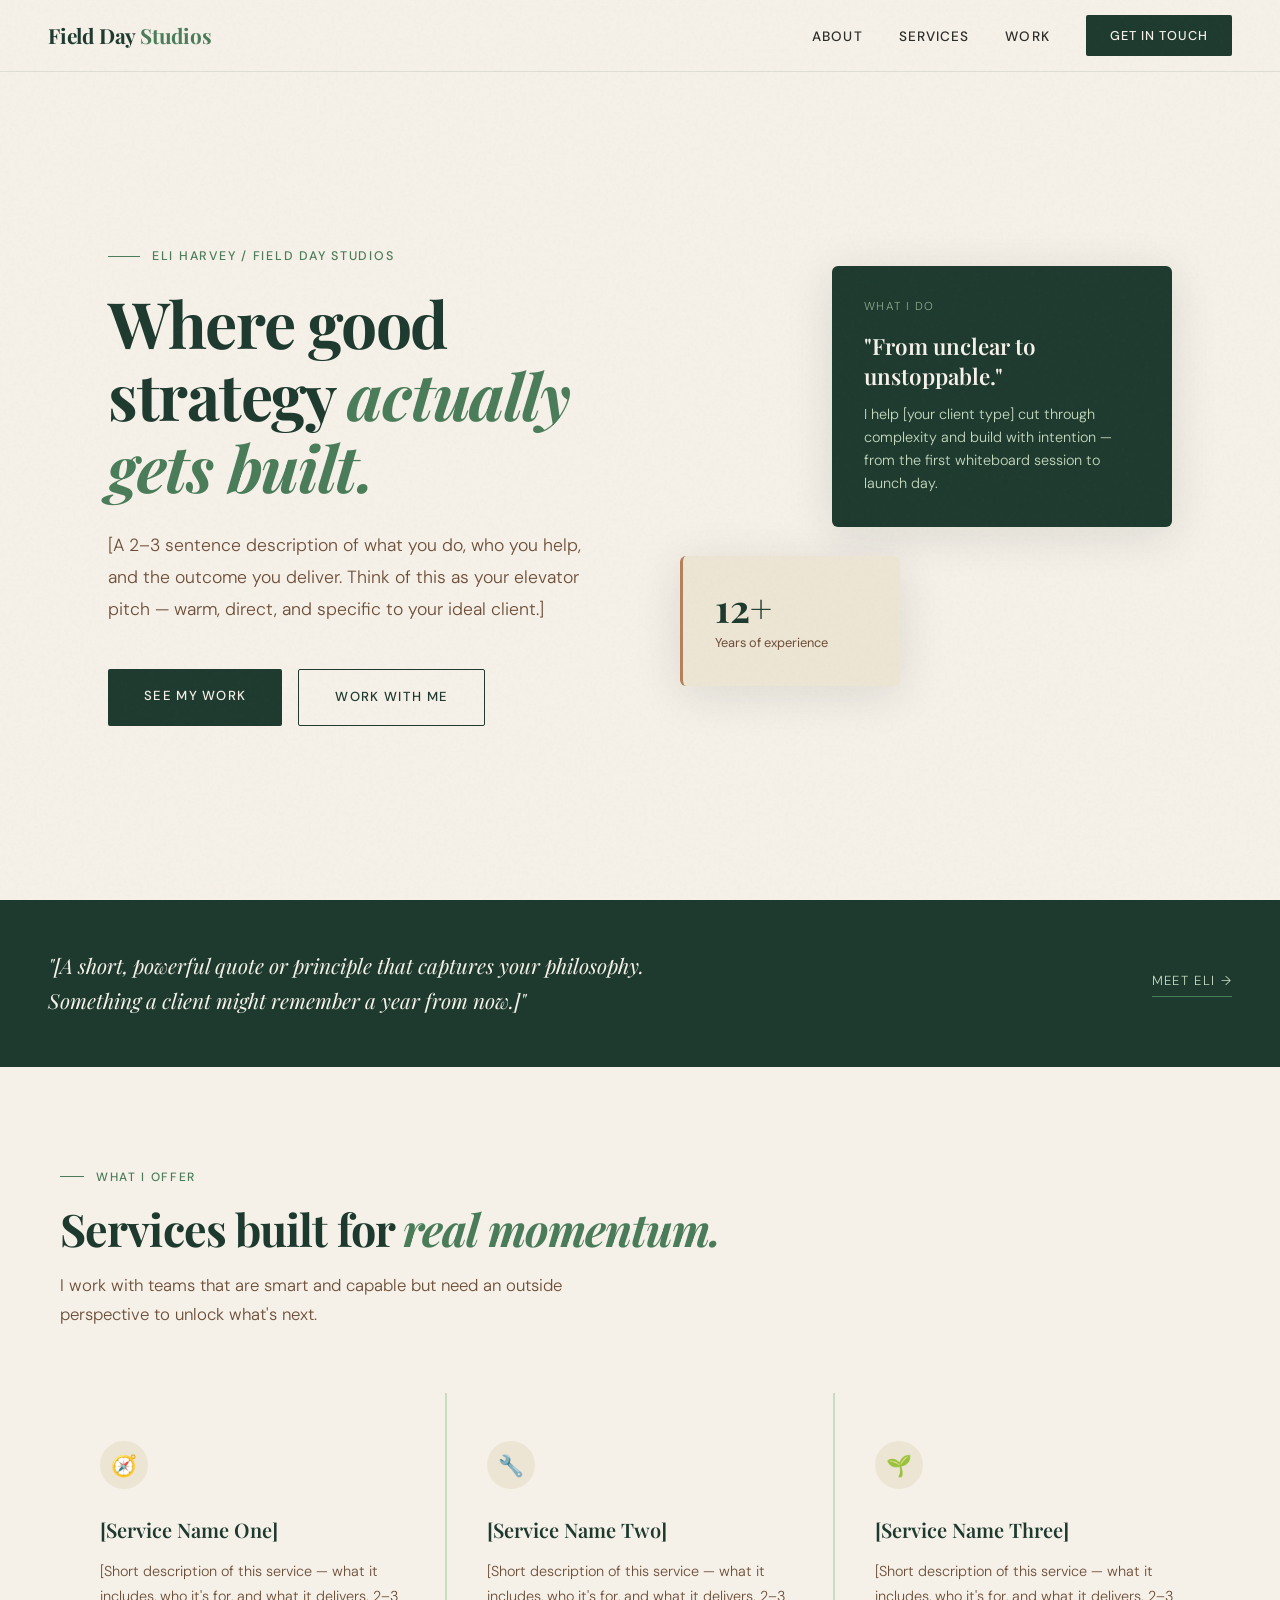
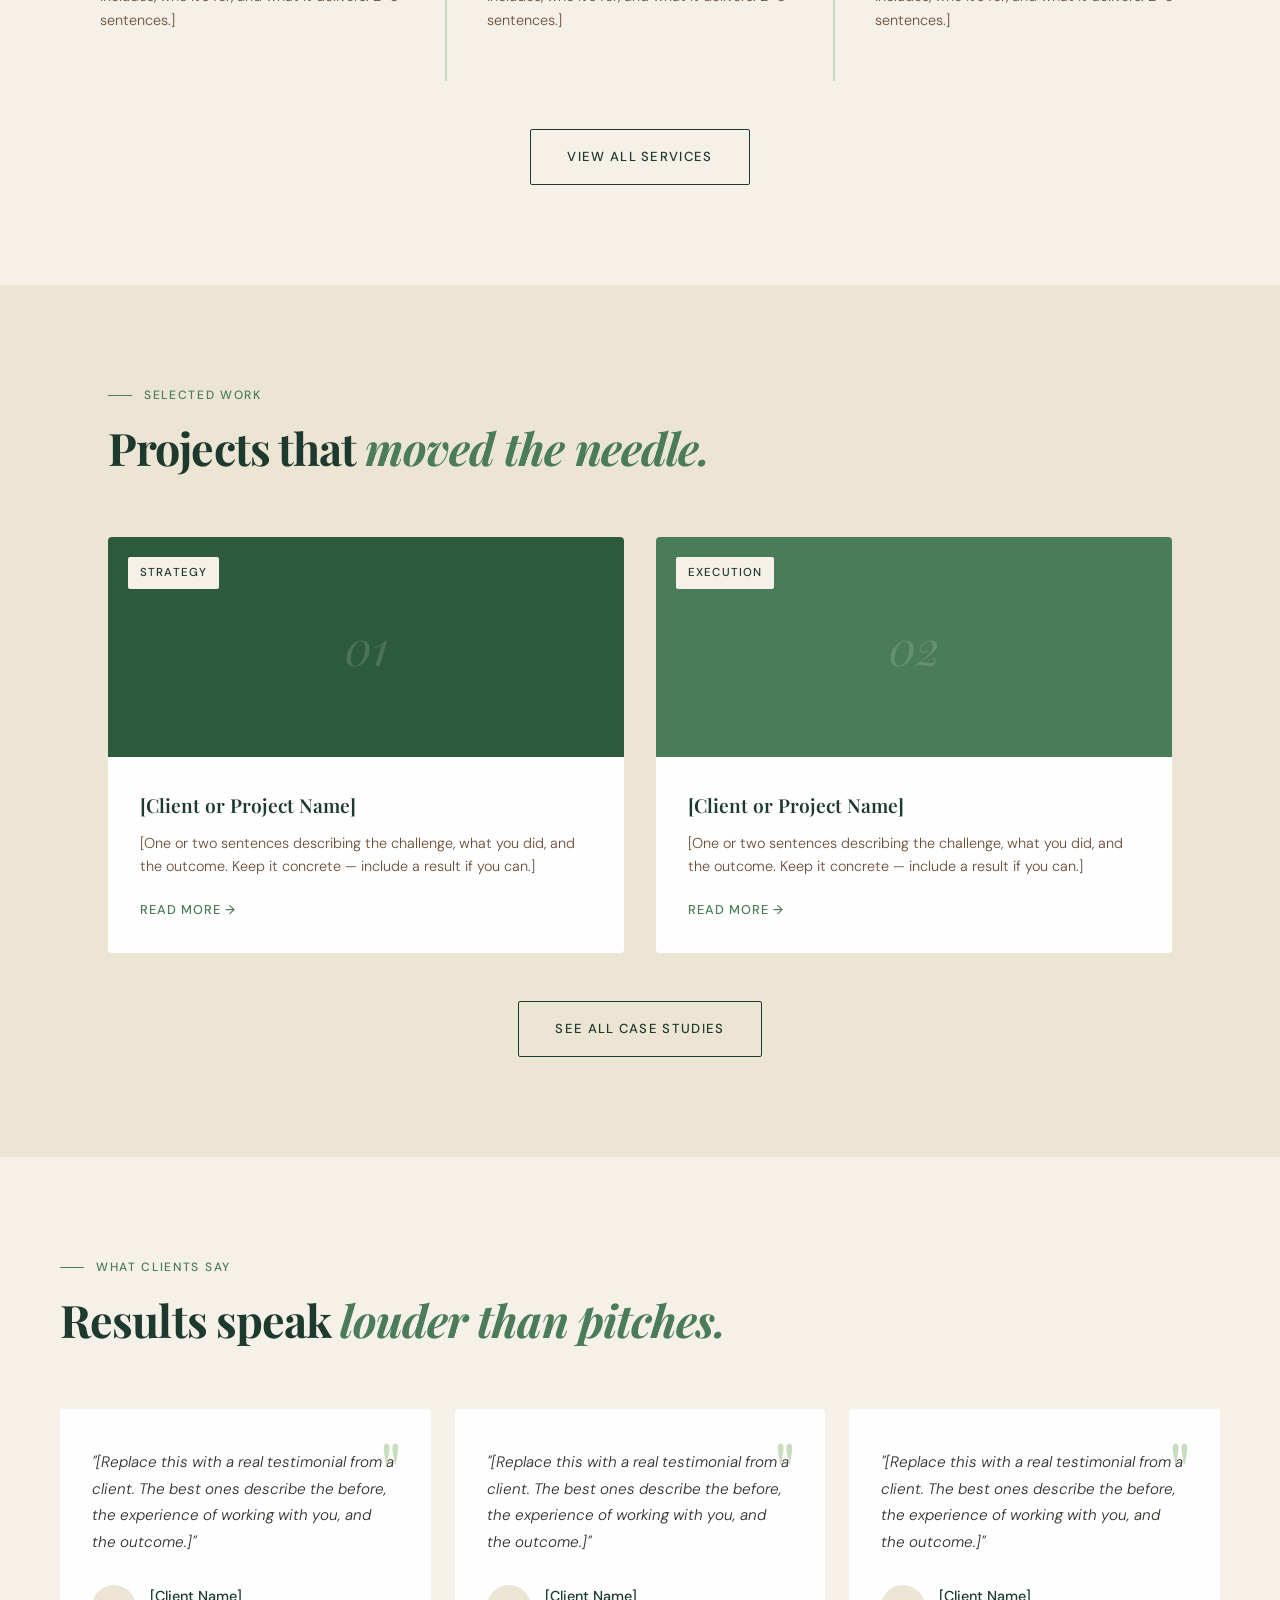
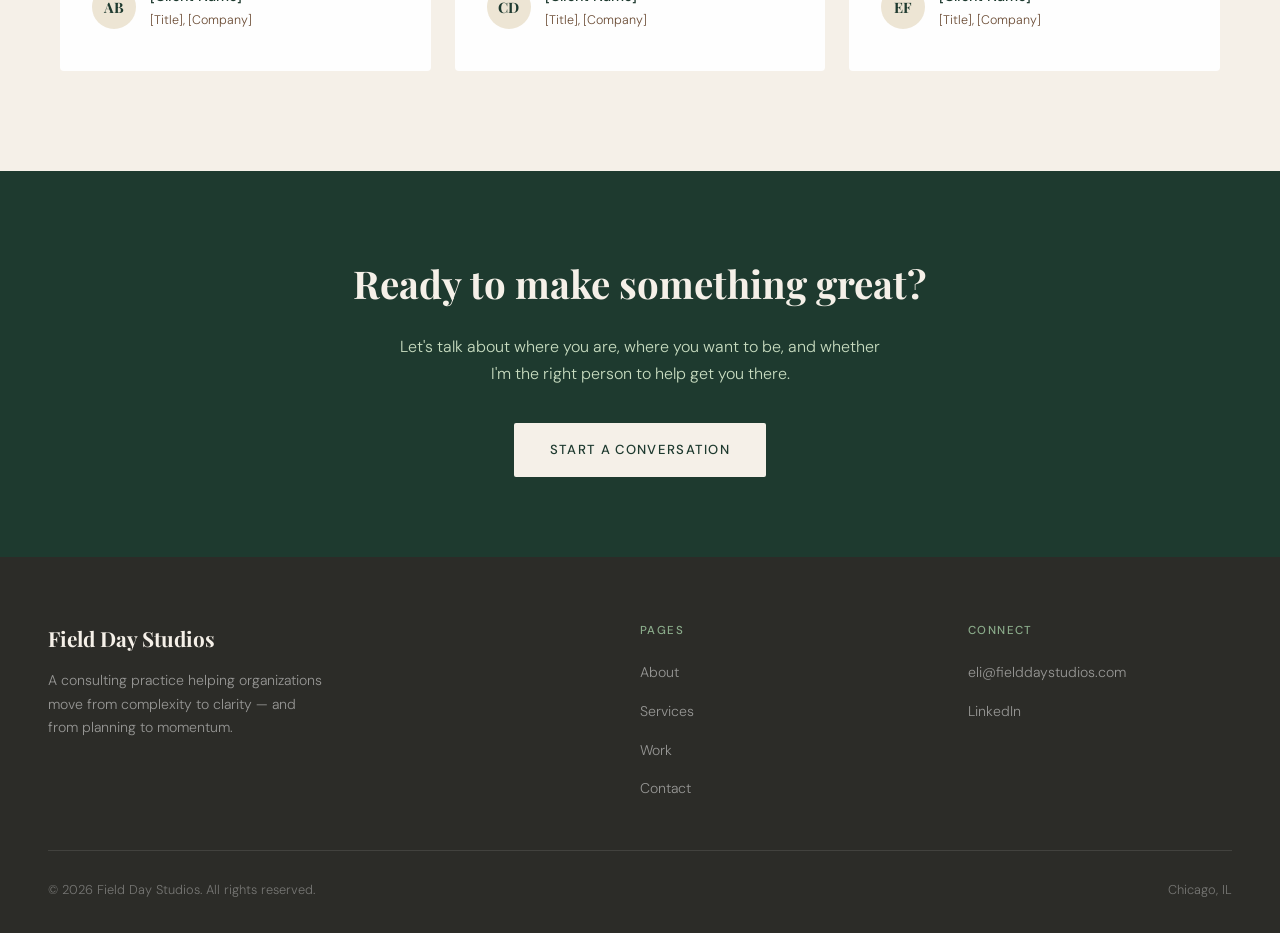
==== index.html @ 384d9022 "Add files via upload" ====
<!DOCTYPE html>
<html lang="en">
<head>
  <meta charset="UTF-8" />
  <meta name="viewport" content="width=device-width, initial-scale=1.0" />
  <title>Field Day Studios — Eli Harvey</title>
  <meta name="description" content="Field Day Studios is a consulting practice helping organizations move from strategy to execution with clarity and momentum." />
  <link rel="stylesheet" href="css/styles.css" />
</head>
<body>

  <!-- NAV -->
  <nav class="nav">
    <a href="index.html" class="nav-logo">Field Day <span>Studios</span></a>
    <ul class="nav-links">
      <li><a href="about.html">About</a></li>
      <li><a href="services.html">Services</a></li>
      <li><a href="work.html">Work</a></li>
      <li><a href="contact.html" class="nav-cta">Get in touch</a></li>
    </ul>
    <button class="nav-toggle" aria-label="Toggle menu">
      <span></span><span></span><span></span>
    </button>
  </nav>

  <main class="page">

    <!-- HERO -->
    <section style="background: var(--cream);">
      <div class="hero">
        <div class="hero-text">
          <p class="hero-eyebrow fade-up fade-up-1">Eli Harvey / Field Day Studios</p>
          <h1 class="fade-up fade-up-2">Where good strategy <em>actually gets built.</em></h1>
          <p class="hero-body fade-up fade-up-3">
            [A 2–3 sentence description of what you do, who you help, and the outcome you deliver. 
            Think of this as your elevator pitch — warm, direct, and specific to your ideal client.]
          </p>
          <div class="hero-actions fade-up fade-up-4">
            <a href="work.html" class="btn-primary">See my work</a>
            <a href="contact.html" class="btn-secondary">Work with me</a>
          </div>
        </div>

        <div class="hero-visual">
          <div class="hero-card hero-card-main">
            <p class="card-label">What I do</p>
            <h3>"From unclear to unstoppable."</h3>
            <p>I help [your client type] cut through complexity and build with intention — from the first whiteboard session to launch day.</p>
          </div>
          <div class="hero-card hero-card-accent">
            <p class="stat-num">12+</p>
            <p class="stat-label">Years of experience</p>
          </div>
        </div>
      </div>
    </section>

    <!-- INTRO STRIP -->
    <div class="intro-strip">
      <p>"[A short, powerful quote or principle that captures your philosophy. Something a client might remember a year from now.]"</p>
      <a href="about.html">Meet Eli →</a>
    </div>

    <!-- SERVICES PREVIEW -->
    <section class="section container">
      <div class="section-header reveal">
        <p class="section-eyebrow">What I offer</p>
        <h2 class="section-title">Services built for <em>real momentum.</em></h2>
        <p class="section-subtitle">I work with teams that are smart and capable but need an outside perspective to unlock what's next.</p>
      </div>
      <div class="services-grid">
        <div class="service-card reveal">
          <div class="service-icon">🧭</div>
          <h3>[Service Name One]</h3>
          <p>[Short description of this service — what it includes, who it's for, and what it delivers. 2–3 sentences.]</p>
        </div>
        <div class="service-card reveal">
          <div class="service-icon">🔧</div>
          <h3>[Service Name Two]</h3>
          <p>[Short description of this service — what it includes, who it's for, and what it delivers. 2–3 sentences.]</p>
        </div>
        <div class="service-card reveal">
          <div class="service-icon">🌱</div>
          <h3>[Service Name Three]</h3>
          <p>[Short description of this service — what it includes, who it's for, and what it delivers. 2–3 sentences.]</p>
        </div>
      </div>
      <div style="text-align: center; margin-top: 48px;">
        <a href="services.html" class="btn-secondary">View all services</a>
      </div>
    </section>

    <!-- WORK PREVIEW -->
    <section class="section section-alt">
      <div class="container">
        <div class="section-header reveal">
          <p class="section-eyebrow">Selected work</p>
          <h2 class="section-title">Projects that <em>moved the needle.</em></h2>
        </div>
        <div class="cases-grid">
          <div class="case-card reveal">
            <div class="case-card-image" style="background: var(--moss);">
              <span class="case-placeholder">01</span>
              <span class="case-tag">Strategy</span>
            </div>
            <div class="case-card-body">
              <h3>[Client or Project Name]</h3>
              <p>[One or two sentences describing the challenge, what you did, and the outcome. Keep it concrete — include a result if you can.]</p>
              <a href="work.html" class="case-link">Read more →</a>
            </div>
          </div>
          <div class="case-card reveal">
            <div class="case-card-image" style="background: var(--fern);">
              <span class="case-placeholder">02</span>
              <span class="case-tag">Execution</span>
            </div>
            <div class="case-card-body">
              <h3>[Client or Project Name]</h3>
              <p>[One or two sentences describing the challenge, what you did, and the outcome. Keep it concrete — include a result if you can.]</p>
              <a href="work.html" class="case-link">Read more →</a>
            </div>
          </div>
        </div>
        <div style="text-align: center; margin-top: 48px;">
          <a href="work.html" class="btn-secondary">See all case studies</a>
        </div>
      </div>
    </section>

    <!-- TESTIMONIALS -->
    <section class="section container">
      <div class="section-header reveal">
        <p class="section-eyebrow">What clients say</p>
        <h2 class="section-title">Results speak <em>louder than pitches.</em></h2>
      </div>
      <div class="testimonials-grid">
        <div class="testimonial-card reveal">
          <p class="testimonial-text">"[Replace this with a real testimonial from a client. The best ones describe the before, the experience of working with you, and the outcome.]"</p>
          <div class="testimonial-author">
            <div class="author-avatar">AB</div>
            <div>
              <p class="author-name">[Client Name]</p>
              <p class="author-title">[Title], [Company]</p>
            </div>
          </div>
        </div>
        <div class="testimonial-card reveal">
          <p class="testimonial-text">"[Replace this with a real testimonial from a client. The best ones describe the before, the experience of working with you, and the outcome.]"</p>
          <div class="testimonial-author">
            <div class="author-avatar">CD</div>
            <div>
              <p class="author-name">[Client Name]</p>
              <p class="author-title">[Title], [Company]</p>
            </div>
          </div>
        </div>
        <div class="testimonial-card reveal">
          <p class="testimonial-text">"[Replace this with a real testimonial from a client. The best ones describe the before, the experience of working with you, and the outcome.]"</p>
          <div class="testimonial-author">
            <div class="author-avatar">EF</div>
            <div>
              <p class="author-name">[Client Name]</p>
              <p class="author-title">[Title], [Company]</p>
            </div>
          </div>
        </div>
      </div>
    </section>

    <!-- CTA BAND -->
    <div class="cta-band">
      <h2>Ready to make something great?</h2>
      <p>Let's talk about where you are, where you want to be, and whether I'm the right person to help get you there.</p>
      <a href="contact.html" class="btn-primary">Start a conversation</a>
    </div>

  </main>

  <!-- FOOTER -->
  <footer class="footer">
    <div class="footer-grid">
      <div class="footer-brand">
        <h3>Field Day Studios</h3>
        <p>A consulting practice helping organizations move from complexity to clarity — and from planning to momentum.</p>
      </div>
      <div class="footer-col">
        <h4>Pages</h4>
        <ul>
          <li><a href="about.html">About</a></li>
          <li><a href="services.html">Services</a></li>
          <li><a href="work.html">Work</a></li>
          <li><a href="contact.html">Contact</a></li>
        </ul>
      </div>
      <div class="footer-col">
        <h4>Connect</h4>
        <ul>
          <li><a href="mailto:eli@fielddaystudios.com">eli@fielddaystudios.com</a></li>
          <li><a href="https://linkedin.com/in/eliharvey" target="_blank">LinkedIn</a></li>
        </ul>
      </div>
    </div>
    <div class="footer-bottom">
      <p>© 2026 Field Day Studios. All rights reserved.</p>
      <p>Chicago, IL</p>
    </div>
  </footer>

  <script src="js/main.js"></script>
</body>
</html>
---- css/styles.css ----
/* ============================================
   FIELD DAY STUDIOS — Global Styles
   ============================================ */

@import url('https://fonts.googleapis.com/css2?family=Playfair+Display:ital,wght@0,400;0,600;0,700;1,400;1,600&family=DM+Sans:ital,wght@0,300;0,400;0,500;1,300&display=swap');

:root {
  --forest:     #1e3a2f;
  --moss:       #2d5a3d;
  --fern:       #4a7c59;
  --sage:       #8aab8a;
  --mist:       #c8dcc0;
  --cream:      #f5f0e8;
  --parchment:  #ede5d4;
  --clay:       #b5815a;
  --bark:       #6b4c35;
  --charcoal:   #2c2c28;
  --white:      #fefefe;

  --font-display: 'Playfair Display', Georgia, serif;
  --font-body:    'DM Sans', sans-serif;

  --radius: 4px;
  --transition: 0.3s ease;
  --max-width: 1160px;
}

*, *::before, *::after {
  box-sizing: border-box;
  margin: 0;
  padding: 0;
}

html {
  scroll-behavior: smooth;
}

body {
  font-family: var(--font-body);
  font-weight: 300;
  background: var(--cream);
  color: var(--charcoal);
  line-height: 1.7;
  font-size: 17px;
  -webkit-font-smoothing: antialiased;
}

/* ---- GRAIN OVERLAY ---- */
body::before {
  content: '';
  position: fixed;
  inset: 0;
  background-image: url("data:image/svg+xml,%3Csvg viewBox='0 0 256 256' xmlns='http://www.w3.org/2000/svg'%3E%3Cfilter id='noise'%3E%3CfeTurbulence type='fractalNoise' baseFrequency='0.9' numOctaves='4' stitchTiles='stitch'/%3E%3C/filter%3E%3Crect width='100%25' height='100%25' filter='url(%23noise)' opacity='0.04'/%3E%3C/svg%3E");
  pointer-events: none;
  z-index: 1000;
  opacity: 0.5;
}

img { max-width: 100%; display: block; }
a { color: inherit; text-decoration: none; }
ul { list-style: none; }

/* ============================================
   NAVIGATION
   ============================================ */
.nav {
  position: fixed;
  top: 0;
  left: 0;
  right: 0;
  z-index: 100;
  padding: 0 48px;
  height: 72px;
  display: flex;
  align-items: center;
  justify-content: space-between;
  background: rgba(245, 240, 232, 0.92);
  backdrop-filter: blur(12px);
  border-bottom: 1px solid rgba(30, 58, 47, 0.1);
  transition: var(--transition);
}

.nav-logo {
  font-family: var(--font-display);
  font-size: 1.3rem;
  font-weight: 700;
  color: var(--forest);
  letter-spacing: -0.01em;
}

.nav-logo span {
  color: var(--fern);
}

.nav-links {
  display: flex;
  gap: 36px;
  align-items: center;
}

.nav-links a {
  font-size: 0.85rem;
  font-weight: 500;
  letter-spacing: 0.08em;
  text-transform: uppercase;
  color: var(--charcoal);
  transition: color var(--transition);
  position: relative;
}

.nav-links a::after {
  content: '';
  position: absolute;
  bottom: -4px;
  left: 0;
  width: 0;
  height: 1px;
  background: var(--fern);
  transition: width var(--transition);
}

.nav-links a:hover,
.nav-links a.active {
  color: var(--forest);
}

.nav-links a:hover::after,
.nav-links a.active::after {
  width: 100%;
}

.nav-cta {
  display: inline-block;
  padding: 10px 24px;
  background: var(--forest);
  color: var(--cream) !important;
  border-radius: 2px;
  font-size: 0.8rem !important;
  font-weight: 500 !important;
  letter-spacing: 0.08em;
  text-transform: uppercase;
  transition: background var(--transition) !important;
}

.nav-cta::after { display: none !important; }

.nav-cta:hover {
  background: var(--moss) !important;
  color: var(--cream) !important;
}

/* Mobile Nav */
.nav-toggle {
  display: none;
  flex-direction: column;
  gap: 5px;
  cursor: pointer;
  background: none;
  border: none;
  padding: 4px;
}

.nav-toggle span {
  display: block;
  width: 24px;
  height: 1.5px;
  background: var(--forest);
  transition: var(--transition);
}

/* ============================================
   PAGE WRAPPER
   ============================================ */
.page {
  padding-top: 72px;
  min-height: 100vh;
}

.container {
  max-width: var(--max-width);
  margin: 0 auto;
  padding: 0 48px;
}

/* ============================================
   HERO — HOME
   ============================================ */
.hero {
  min-height: calc(100vh - 72px);
  display: grid;
  grid-template-columns: 1fr 1fr;
  align-items: center;
  gap: 80px;
  padding: 80px 48px;
  max-width: var(--max-width);
  margin: 0 auto;
}

.hero-eyebrow {
  font-size: 0.78rem;
  font-weight: 500;
  letter-spacing: 0.14em;
  text-transform: uppercase;
  color: var(--fern);
  margin-bottom: 20px;
  display: flex;
  align-items: center;
  gap: 12px;
}

.hero-eyebrow::before {
  content: '';
  display: block;
  width: 32px;
  height: 1px;
  background: var(--fern);
}

.hero h1 {
  font-family: var(--font-display);
  font-size: clamp(2.6rem, 5vw, 4.2rem);
  font-weight: 700;
  line-height: 1.12;
  color: var(--forest);
  margin-bottom: 28px;
  letter-spacing: -0.02em;
}

.hero h1 em {
  font-style: italic;
  color: var(--fern);
}

.hero-body {
  font-size: 1.1rem;
  color: var(--bark);
  max-width: 480px;
  margin-bottom: 44px;
  line-height: 1.8;
}

.btn-primary {
  display: inline-block;
  padding: 16px 36px;
  background: var(--forest);
  color: var(--cream);
  font-family: var(--font-body);
  font-size: 0.82rem;
  font-weight: 500;
  letter-spacing: 0.1em;
  text-transform: uppercase;
  border: none;
  border-radius: 2px;
  cursor: pointer;
  transition: background var(--transition), transform var(--transition);
}

.btn-primary:hover {
  background: var(--moss);
  transform: translateY(-2px);
}

.btn-secondary {
  display: inline-block;
  padding: 16px 36px;
  background: transparent;
  color: var(--forest);
  font-family: var(--font-body);
  font-size: 0.82rem;
  font-weight: 500;
  letter-spacing: 0.1em;
  text-transform: uppercase;
  border: 1.5px solid var(--forest);
  border-radius: 2px;
  cursor: pointer;
  transition: all var(--transition);
}

.btn-secondary:hover {
  background: var(--forest);
  color: var(--cream);
}

.hero-actions {
  display: flex;
  gap: 16px;
  flex-wrap: wrap;
}

/* Hero Visual */
.hero-visual {
  position: relative;
  height: 520px;
}

.hero-card {
  position: absolute;
  background: var(--white);
  border-radius: 6px;
  padding: 32px;
  box-shadow: 0 8px 48px rgba(30, 58, 47, 0.12);
}

.hero-card-main {
  width: 340px;
  top: 40px;
  right: 0;
  background: var(--forest);
  color: var(--cream);
}

.hero-card-main .card-label {
  font-size: 0.72rem;
  letter-spacing: 0.12em;
  text-transform: uppercase;
  color: var(--sage);
  margin-bottom: 16px;
}

.hero-card-main h3 {
  font-family: var(--font-display);
  font-size: 1.4rem;
  font-weight: 600;
  color: var(--cream);
  margin-bottom: 12px;
  line-height: 1.3;
}

.hero-card-main p {
  font-size: 0.9rem;
  color: var(--mist);
  line-height: 1.6;
}

.hero-card-accent {
  width: 220px;
  bottom: 60px;
  left: 0;
  background: var(--parchment);
  border-left: 3px solid var(--clay);
}

.hero-card-accent .stat-num {
  font-family: var(--font-display);
  font-size: 2.4rem;
  font-weight: 700;
  color: var(--forest);
  line-height: 1;
}

.hero-card-accent .stat-label {
  font-size: 0.8rem;
  color: var(--bark);
  margin-top: 6px;
  font-weight: 400;
}

/* ============================================
   SECTION HEADERS
   ============================================ */
.section-header {
  margin-bottom: 64px;
}

.section-eyebrow {
  font-size: 0.75rem;
  font-weight: 500;
  letter-spacing: 0.14em;
  text-transform: uppercase;
  color: var(--fern);
  margin-bottom: 16px;
  display: flex;
  align-items: center;
  gap: 12px;
}

.section-eyebrow::before {
  content: '';
  display: block;
  width: 24px;
  height: 1px;
  background: var(--fern);
}

.section-title {
  font-family: var(--font-display);
  font-size: clamp(2rem, 3.5vw, 3rem);
  font-weight: 700;
  color: var(--forest);
  line-height: 1.15;
  letter-spacing: -0.02em;
}

.section-title em {
  font-style: italic;
  color: var(--fern);
}

.section-subtitle {
  margin-top: 16px;
  font-size: 1.05rem;
  color: var(--bark);
  max-width: 560px;
  line-height: 1.75;
}

/* ============================================
   SECTIONS — GENERAL
   ============================================ */
.section {
  padding: 100px 0;
}

.section-alt {
  background: var(--parchment);
}

.section-dark {
  background: var(--forest);
  color: var(--cream);
}

.section-dark .section-title {
  color: var(--cream);
}

.section-dark .section-subtitle {
  color: var(--mist);
}

/* ============================================
   HOME — INTRO STRIP
   ============================================ */
.intro-strip {
  background: var(--forest);
  padding: 48px;
  display: flex;
  align-items: center;
  justify-content: space-between;
  gap: 40px;
  flex-wrap: wrap;
}

.intro-strip p {
  font-family: var(--font-display);
  font-size: 1.3rem;
  color: var(--cream);
  font-style: italic;
  max-width: 640px;
}

.intro-strip a {
  flex-shrink: 0;
  color: var(--mist);
  font-size: 0.82rem;
  letter-spacing: 0.1em;
  text-transform: uppercase;
  border-bottom: 1px solid var(--fern);
  padding-bottom: 3px;
  transition: color var(--transition);
}

.intro-strip a:hover { color: var(--cream); }

/* ============================================
   SERVICES GRID
   ============================================ */
.services-grid {
  display: grid;
  grid-template-columns: repeat(3, 1fr);
  gap: 2px;
  background: var(--mist);
}

.service-card {
  background: var(--cream);
  padding: 48px 40px;
  transition: background var(--transition);
  position: relative;
  overflow: hidden;
}

.service-card::before {
  content: '';
  position: absolute;
  top: 0;
  left: 0;
  width: 3px;
  height: 0;
  background: var(--fern);
  transition: height 0.4s ease;
}

.service-card:hover::before { height: 100%; }
.service-card:hover { background: var(--white); }

.service-icon {
  width: 48px;
  height: 48px;
  background: var(--parchment);
  border-radius: 50%;
  display: flex;
  align-items: center;
  justify-content: center;
  margin-bottom: 24px;
  font-size: 1.3rem;
}

.service-card h3 {
  font-family: var(--font-display);
  font-size: 1.25rem;
  font-weight: 600;
  color: var(--forest);
  margin-bottom: 12px;
}

.service-card p {
  font-size: 0.9rem;
  color: var(--bark);
  line-height: 1.7;
}

/* ============================================
   CASE STUDY CARDS
   ============================================ */
.cases-grid {
  display: grid;
  grid-template-columns: repeat(2, 1fr);
  gap: 32px;
}

.case-card {
  background: var(--white);
  border-radius: 4px;
  overflow: hidden;
  transition: transform var(--transition), box-shadow var(--transition);
  cursor: pointer;
}

.case-card:hover {
  transform: translateY(-6px);
  box-shadow: 0 16px 48px rgba(30, 58, 47, 0.12);
}

.case-card-image {
  height: 220px;
  background: var(--moss);
  position: relative;
  overflow: hidden;
  display: flex;
  align-items: center;
  justify-content: center;
}

.case-placeholder {
  font-family: var(--font-display);
  font-size: 3rem;
  color: rgba(255,255,255,0.15);
  font-style: italic;
  user-select: none;
}

.case-tag {
  position: absolute;
  top: 20px;
  left: 20px;
  background: var(--cream);
  color: var(--forest);
  font-size: 0.72rem;
  font-weight: 500;
  letter-spacing: 0.1em;
  text-transform: uppercase;
  padding: 6px 12px;
  border-radius: 2px;
}

.case-card-body {
  padding: 32px;
}

.case-card-body h3 {
  font-family: var(--font-display);
  font-size: 1.2rem;
  font-weight: 600;
  color: var(--forest);
  margin-bottom: 10px;
}

.case-card-body p {
  font-size: 0.9rem;
  color: var(--bark);
  line-height: 1.65;
  margin-bottom: 20px;
}

.case-link {
  font-size: 0.8rem;
  font-weight: 500;
  letter-spacing: 0.08em;
  text-transform: uppercase;
  color: var(--fern);
  display: flex;
  align-items: center;
  gap: 8px;
  transition: gap var(--transition);
}

.case-link:hover { gap: 14px; }

/* ============================================
   TESTIMONIALS
   ============================================ */
.testimonials-grid {
  display: grid;
  grid-template-columns: repeat(3, 1fr);
  gap: 24px;
}

.testimonial-card {
  background: var(--white);
  border-radius: 4px;
  padding: 40px 32px;
  position: relative;
}

.testimonial-card::before {
  content: '"';
  position: absolute;
  top: 20px;
  right: 28px;
  font-family: var(--font-display);
  font-size: 5rem;
  color: var(--mist);
  line-height: 1;
}

.testimonial-text {
  font-size: 0.95rem;
  color: var(--charcoal);
  line-height: 1.75;
  margin-bottom: 28px;
  font-style: italic;
}

.testimonial-author {
  display: flex;
  align-items: center;
  gap: 14px;
}

.author-avatar {
  width: 44px;
  height: 44px;
  background: var(--parchment);
  border-radius: 50%;
  display: flex;
  align-items: center;
  justify-content: center;
  font-family: var(--font-display);
  font-weight: 700;
  color: var(--forest);
  font-size: 0.9rem;
  flex-shrink: 0;
}

.author-name {
  font-size: 0.9rem;
  font-weight: 500;
  color: var(--forest);
}

.author-title {
  font-size: 0.78rem;
  color: var(--bark);
  margin-top: 2px;
}

/* ============================================
   CONTACT FORM
   ============================================ */
.contact-layout {
  display: grid;
  grid-template-columns: 1fr 1.6fr;
  gap: 80px;
  align-items: start;
}

.contact-info h2 {
  font-family: var(--font-display);
  font-size: 2.2rem;
  font-weight: 700;
  color: var(--forest);
  line-height: 1.2;
  margin-bottom: 20px;
}

.contact-info p {
  font-size: 1rem;
  color: var(--bark);
  line-height: 1.75;
  margin-bottom: 40px;
}

.contact-detail {
  display: flex;
  flex-direction: column;
  gap: 16px;
}

.contact-item {
  display: flex;
  align-items: center;
  gap: 14px;
  font-size: 0.9rem;
  color: var(--charcoal);
}

.contact-icon {
  width: 36px;
  height: 36px;
  background: var(--parchment);
  border-radius: 50%;
  display: flex;
  align-items: center;
  justify-content: center;
  font-size: 0.9rem;
  flex-shrink: 0;
}

.form-card {
  background: var(--white);
  border-radius: 6px;
  padding: 56px 48px;
  box-shadow: 0 4px 32px rgba(30, 58, 47, 0.07);
}

.form-row {
  display: grid;
  grid-template-columns: 1fr 1fr;
  gap: 20px;
}

.form-group {
  margin-bottom: 24px;
}

.form-group label {
  display: block;
  font-size: 0.78rem;
  font-weight: 500;
  letter-spacing: 0.08em;
  text-transform: uppercase;
  color: var(--forest);
  margin-bottom: 8px;
}

.form-group input,
.form-group select,
.form-group textarea {
  width: 100%;
  padding: 14px 16px;
  background: var(--cream);
  border: 1.5px solid var(--mist);
  border-radius: 2px;
  font-family: var(--font-body);
  font-size: 0.95rem;
  color: var(--charcoal);
  transition: border-color var(--transition);
  outline: none;
  -webkit-appearance: none;
}

.form-group input:focus,
.form-group select:focus,
.form-group textarea:focus {
  border-color: var(--fern);
}

.form-group textarea {
  height: 140px;
  resize: vertical;
}

.form-submit {
  width: 100%;
  padding: 18px;
  background: var(--forest);
  color: var(--cream);
  border: none;
  font-family: var(--font-body);
  font-size: 0.82rem;
  font-weight: 500;
  letter-spacing: 0.1em;
  text-transform: uppercase;
  cursor: pointer;
  border-radius: 2px;
  transition: background var(--transition);
}

.form-submit:hover { background: var(--moss); }

.form-success {
  display: none;
  text-align: center;
  padding: 32px;
}

.form-success h3 {
  font-family: var(--font-display);
  font-size: 1.5rem;
  color: var(--forest);
  margin-bottom: 10px;
}

.form-success p {
  color: var(--bark);
}

/* ============================================
   ABOUT PAGE
   ============================================ */
.about-hero {
  padding: 80px 0 40px;
}

.about-hero-grid {
  display: grid;
  grid-template-columns: 1.2fr 1fr;
  gap: 80px;
  align-items: center;
}

.about-photo {
  position: relative;
  height: 560px;
}

.about-photo-main {
  position: absolute;
  inset: 0;
  background: var(--moss);
  border-radius: 4px;
  display: flex;
  align-items: center;
  justify-content: center;
  overflow: hidden;
}

.about-photo-accent {
  position: absolute;
  bottom: -24px;
  right: -24px;
  width: 160px;
  height: 160px;
  background: var(--parchment);
  border-radius: 4px;
  border: 8px solid var(--cream);
  display: flex;
  align-items: center;
  justify-content: center;
  flex-direction: column;
  text-align: center;
  padding: 16px;
}

.about-photo-accent .num {
  font-family: var(--font-display);
  font-size: 2rem;
  font-weight: 700;
  color: var(--forest);
}

.about-photo-accent .lbl {
  font-size: 0.72rem;
  color: var(--bark);
  margin-top: 4px;
}

.about-photo-placeholder {
  font-family: var(--font-display);
  font-size: 5rem;
  color: rgba(255,255,255,0.1);
  font-style: italic;
}

.about-content .eyebrow {
  font-size: 0.75rem;
  font-weight: 500;
  letter-spacing: 0.14em;
  text-transform: uppercase;
  color: var(--fern);
  margin-bottom: 16px;
}

.about-content h1 {
  font-family: var(--font-display);
  font-size: clamp(2rem, 3.5vw, 3rem);
  font-weight: 700;
  color: var(--forest);
  line-height: 1.15;
  margin-bottom: 24px;
}

.about-content p {
  font-size: 1rem;
  color: var(--bark);
  line-height: 1.8;
  margin-bottom: 20px;
}

/* Experience Timeline */
.timeline {
  position: relative;
  padding-left: 32px;
}

.timeline::before {
  content: '';
  position: absolute;
  left: 0;
  top: 8px;
  bottom: 8px;
  width: 1px;
  background: var(--mist);
}

.timeline-item {
  position: relative;
  margin-bottom: 40px;
}

.timeline-item::before {
  content: '';
  position: absolute;
  left: -36px;
  top: 8px;
  width: 8px;
  height: 8px;
  border-radius: 50%;
  background: var(--fern);
  border: 2px solid var(--cream);
  box-shadow: 0 0 0 2px var(--fern);
}

.timeline-year {
  font-size: 0.75rem;
  font-weight: 500;
  letter-spacing: 0.1em;
  text-transform: uppercase;
  color: var(--fern);
  margin-bottom: 6px;
}

.timeline-title {
  font-family: var(--font-display);
  font-size: 1.1rem;
  font-weight: 600;
  color: var(--forest);
  margin-bottom: 4px;
}

.timeline-company {
  font-size: 0.88rem;
  color: var(--bark);
  margin-bottom: 8px;
}

.timeline-desc {
  font-size: 0.88rem;
  color: var(--charcoal);
  line-height: 1.65;
}

/* Values grid */
.values-grid {
  display: grid;
  grid-template-columns: repeat(3, 1fr);
  gap: 24px;
}

.value-card {
  padding: 36px 28px;
  background: var(--parchment);
  border-radius: 4px;
}

.value-num {
  font-family: var(--font-display);
  font-size: 3rem;
  font-weight: 700;
  color: var(--mist);
  line-height: 1;
  margin-bottom: 12px;
}

.value-card h3 {
  font-family: var(--font-display);
  font-size: 1.1rem;
  color: var(--forest);
  margin-bottom: 10px;
}

.value-card p {
  font-size: 0.88rem;
  color: var(--bark);
  line-height: 1.65;
}

/* ============================================
   PAGE HERO (inner pages)
   ============================================ */
.page-hero {
  background: var(--forest);
  padding: 80px 0 72px;
  position: relative;
  overflow: hidden;
}

.page-hero::after {
  content: '';
  position: absolute;
  bottom: -1px;
  left: 0;
  right: 0;
  height: 60px;
  background: var(--cream);
  clip-path: ellipse(55% 100% at 50% 100%);
}

.page-hero .section-eyebrow { color: var(--sage); }
.page-hero .section-eyebrow::before { background: var(--sage); }

.page-hero h1 {
  font-family: var(--font-display);
  font-size: clamp(2.4rem, 4vw, 3.6rem);
  font-weight: 700;
  color: var(--cream);
  line-height: 1.12;
  letter-spacing: -0.02em;
  margin-bottom: 20px;
}

.page-hero p {
  font-size: 1.1rem;
  color: var(--mist);
  max-width: 560px;
  line-height: 1.75;
}

/* ============================================
   SERVICES PAGE
   ============================================ */
.services-list {
  display: flex;
  flex-direction: column;
  gap: 2px;
}

.service-row {
  background: var(--white);
  padding: 48px 48px;
  display: grid;
  grid-template-columns: 280px 1fr auto;
  gap: 40px;
  align-items: start;
  transition: background var(--transition);
  position: relative;
  overflow: hidden;
}

.service-row::before {
  content: '';
  position: absolute;
  left: 0;
  top: 0;
  bottom: 0;
  width: 3px;
  background: transparent;
  transition: background var(--transition);
}

.service-row:hover {
  background: var(--parchment);
}

.service-row:hover::before {
  background: var(--fern);
}

.service-row-label {
  font-size: 0.72rem;
  font-weight: 500;
  letter-spacing: 0.1em;
  text-transform: uppercase;
  color: var(--fern);
  margin-bottom: 8px;
}

.service-row h3 {
  font-family: var(--font-display);
  font-size: 1.4rem;
  font-weight: 600;
  color: var(--forest);
}

.service-row p {
  font-size: 0.95rem;
  color: var(--bark);
  line-height: 1.75;
}

.service-row-deliverables {
  display: flex;
  flex-direction: column;
  gap: 8px;
}

.deliverable-tag {
  background: var(--parchment);
  color: var(--forest);
  font-size: 0.75rem;
  padding: 5px 12px;
  border-radius: 20px;
  white-space: nowrap;
  font-weight: 400;
}

.phase-badge {
  display: inline-block;
  padding: 4px 14px;
  background: var(--fern);
  color: var(--white);
  font-size: 0.7rem;
  font-weight: 500;
  letter-spacing: 0.08em;
  text-transform: uppercase;
  border-radius: 20px;
  margin-bottom: 12px;
}

/* ============================================
   CTA BAND
   ============================================ */
.cta-band {
  background: var(--forest);
  padding: 80px 48px;
  text-align: center;
}

.cta-band h2 {
  font-family: var(--font-display);
  font-size: clamp(1.8rem, 3vw, 2.6rem);
  font-weight: 700;
  color: var(--cream);
  margin-bottom: 16px;
}

.cta-band p {
  color: var(--mist);
  font-size: 1rem;
  margin-bottom: 36px;
  max-width: 480px;
  margin-left: auto;
  margin-right: auto;
}

.cta-band .btn-primary {
  background: var(--cream);
  color: var(--forest);
}

.cta-band .btn-primary:hover {
  background: var(--parchment);
}

/* ============================================
   FOOTER
   ============================================ */
.footer {
  background: var(--charcoal);
  padding: 64px 48px 32px;
  color: var(--cream);
}

.footer-grid {
  display: grid;
  grid-template-columns: 2fr 1fr 1fr;
  gap: 64px;
  margin-bottom: 48px;
}

.footer-brand h3 {
  font-family: var(--font-display);
  font-size: 1.3rem;
  font-weight: 700;
  margin-bottom: 12px;
}

.footer-brand p {
  font-size: 0.88rem;
  color: rgba(255,255,255,0.5);
  line-height: 1.7;
  max-width: 280px;
}

.footer-col h4 {
  font-size: 0.72rem;
  font-weight: 500;
  letter-spacing: 0.12em;
  text-transform: uppercase;
  color: var(--sage);
  margin-bottom: 16px;
}

.footer-col ul {
  display: flex;
  flex-direction: column;
  gap: 10px;
}

.footer-col ul a {
  font-size: 0.88rem;
  color: rgba(255,255,255,0.5);
  transition: color var(--transition);
}

.footer-col ul a:hover { color: var(--cream); }

.footer-bottom {
  border-top: 1px solid rgba(255,255,255,0.1);
  padding-top: 28px;
  display: flex;
  justify-content: space-between;
  align-items: center;
}

.footer-bottom p {
  font-size: 0.8rem;
  color: rgba(255,255,255,0.35);
}

/* ============================================
   ANIMATIONS
   ============================================ */
@keyframes fadeUp {
  from { opacity: 0; transform: translateY(24px); }
  to   { opacity: 1; transform: translateY(0); }
}

.fade-up {
  opacity: 0;
  animation: fadeUp 0.7s ease forwards;
}

.fade-up-1 { animation-delay: 0.1s; }
.fade-up-2 { animation-delay: 0.25s; }
.fade-up-3 { animation-delay: 0.4s; }
.fade-up-4 { animation-delay: 0.55s; }

/* ============================================
   RESPONSIVE
   ============================================ */
@media (max-width: 1024px) {
  .hero { grid-template-columns: 1fr; gap: 48px; }
  .hero-visual { height: 320px; }
  .services-grid { grid-template-columns: repeat(2, 1fr); }
  .cases-grid { grid-template-columns: 1fr; }
  .testimonials-grid { grid-template-columns: 1fr 1fr; }
  .about-hero-grid { grid-template-columns: 1fr; }
  .about-photo { height: 320px; }
  .service-row { grid-template-columns: 1fr; }
}

@media (max-width: 768px) {
  .container, .hero, .footer { padding-left: 24px; padding-right: 24px; }
  .nav { padding: 0 24px; }
  .nav-links { display: none; flex-direction: column; position: fixed; top: 72px; left: 0; right: 0; background: var(--cream); padding: 32px 24px; gap: 20px; border-bottom: 1px solid var(--mist); z-index: 99; }
  .nav-links.open { display: flex; }
  .nav-toggle { display: flex; }
  .services-grid { grid-template-columns: 1fr; }
  .testimonials-grid { grid-template-columns: 1fr; }
  .contact-layout { grid-template-columns: 1fr; }
  .form-row { grid-template-columns: 1fr; }
  .footer-grid { grid-template-columns: 1fr; gap: 32px; }
  .values-grid { grid-template-columns: 1fr 1fr; }
  .intro-strip { padding: 32px 24px; }
  .form-card { padding: 32px 24px; }
}

@media (max-width: 480px) {
  .values-grid { grid-template-columns: 1fr; }
  .hero-card-main { width: 100%; position: relative; top: 0; right: 0; }
  .hero-card-accent { display: none; }
  .hero-visual { height: auto; display: flex; flex-direction: column; }
}
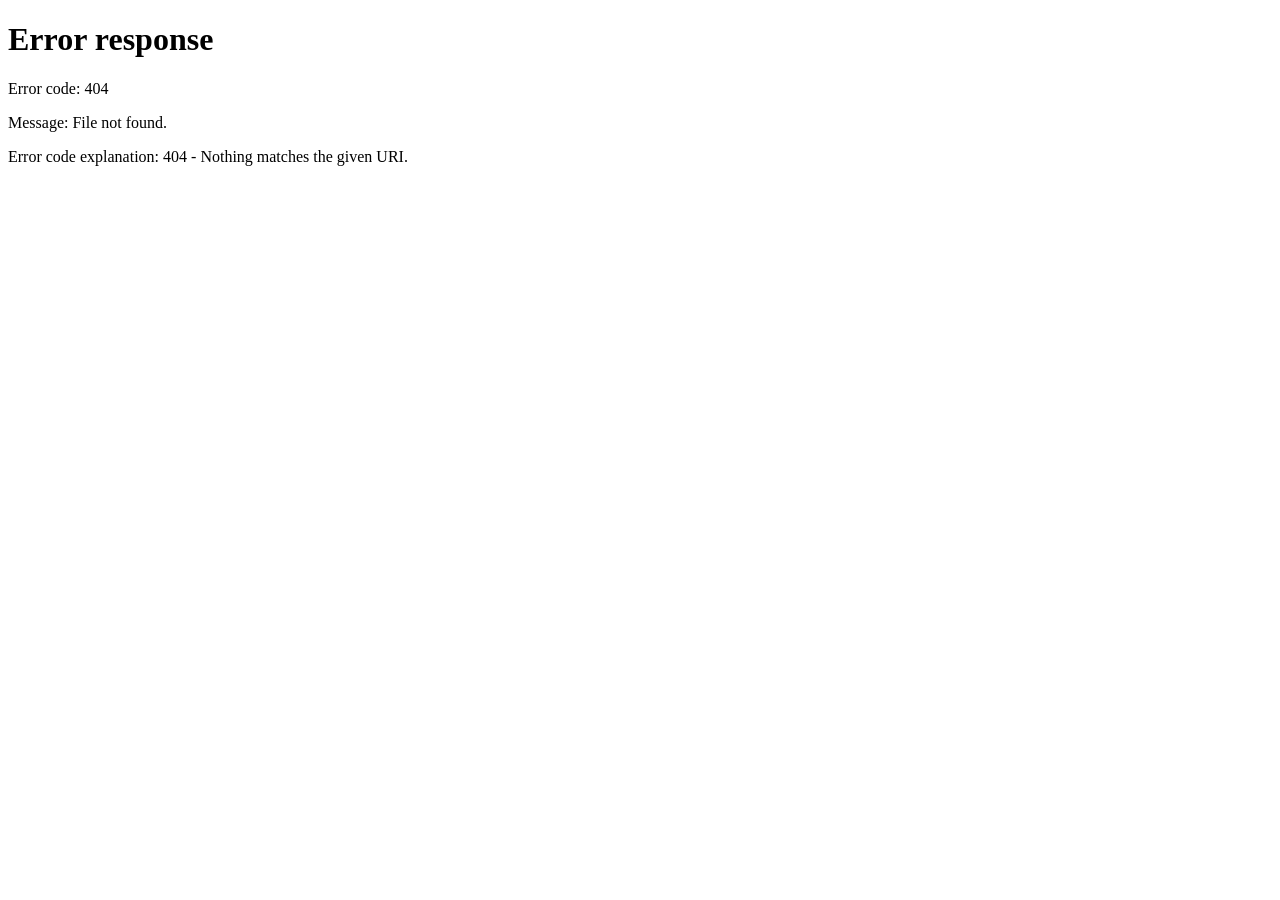
==== commit a0a8efd4: "Update index.html" ====
--- a/index.html
+++ b/index.html
@@ -207,5 +207,10 @@
   </footer>
 
   <script src="js/main.js"></script>
+  <script>
+  if (sessionStorage.getItem('fds_auth') !== 'true') {
+    window.location.href = '/fielddaystudios-inquiries/enter.html';
+  }
+</script>
 </body>
 </html>
